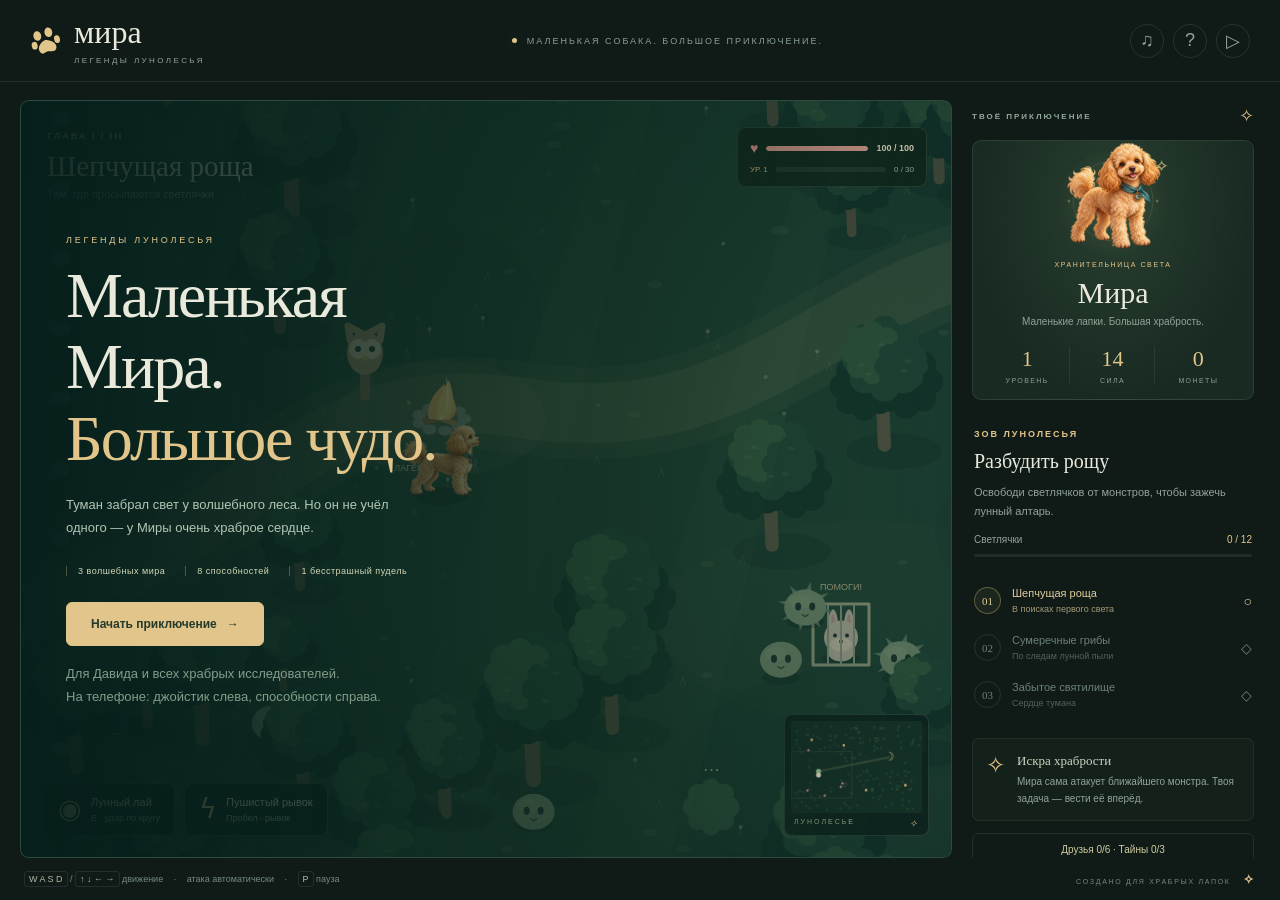
==== mira/index.html @ df534183 "Add Mira Moonwood browser game with mobile controls" ====
<!doctype html>
<html lang="ru">
<head>
<meta charset="UTF-8"><meta name="viewport" content="width=device-width,initial-scale=1,viewport-fit=cover">
<meta name="theme-color" content="#101c19"><meta name="description" content="Маленькая собака. Большое приключение. Помогите той-пуделю Мире вернуть свет в Лунолесье.">
<meta name="apple-mobile-web-app-capable" content="yes"><meta name="apple-mobile-web-app-status-bar-style" content="black-translucent"><meta name="apple-mobile-web-app-title" content="Мира"><link rel="icon" href="[data-uri]" type="image/svg+xml"><link rel="apple-touch-icon" href="[data-uri]">
<title>Мира — Хранительница Лунолесья</title>
<style>
:root{color-scheme:dark;--bg:#101b18;--panel:#15231f;--line:#ffffff12;--text:#e9eadb;--muted:#91a399;--gold:#e2c58a;--mint:#b6dfbf}*{box-sizing:border-box}body{margin:0;background:var(--bg);color:var(--text);font-family:Arial,Helvetica,sans-serif;font-size:14px;overflow:hidden}button,a{-webkit-tap-highlight-color:transparent}button{font:inherit;color:inherit;cursor:pointer}button:focus-visible,a:focus-visible,canvas:focus-visible{outline:2px solid var(--gold);outline-offset:3px}button:disabled{cursor:default;opacity:.5}.topbar{height:82px;display:flex;align-items:center;justify-content:space-between;padding:0 30px;border-bottom:1px solid var(--line);gap:20px}.brand{display:flex;align-items:center;gap:13px;text-decoration:none;color:var(--text)}.brand svg{width:31px;height:34px;fill:var(--gold);transform:rotate(-14deg)}.brand>span{font-family:Georgia,serif;font-size:32px;line-height:1}.brand-sub{display:block;font:8px Arial;letter-spacing:2.4px;margin-top:8px;color:var(--muted)}.chapter-label{font-size:9px;letter-spacing:2px;color:#8b9f93;display:flex;gap:10px;align-items:center}.status-dot{width:5px;height:5px;border-radius:50%;background:var(--gold);box-shadow:0 0 15px #e2c58a44}.top-actions{display:flex;gap:9px}.icon-btn{background:transparent;border:1px solid #ffffff19;border-radius:50%;width:34px;height:34px;font-size:18px;color:var(--muted)}.icon-btn:hover{color:var(--gold);border-color:#e2c58a88}.mobile-menu{display:none}main{display:grid;grid-template-columns:minmax(0,1fr) 288px;height:calc(100dvh - 124px);padding:18px 20px 0;gap:20px}.play-area{position:relative;min-height:0;overflow:hidden;border-radius:9px;border:1px solid #abc3a522;background:#16392f;isolation:isolate}#world{width:100%;height:100%;display:block;touch-action:none;outline:none}.location{position:absolute;left:26px;top:25px;pointer-events:none;text-shadow:0 2px 9px #09251c}.eyebrow{font-size:9px;letter-spacing:2px;color:var(--gold);font-weight:600}h1{font-family:Georgia,serif;font-weight:normal;font-size:29px;margin:8px 0 5px}.location p{color:#c6d8c5b0;font-size:11px;margin:0}.world-hud{position:absolute;right:24px;top:26px;width:190px;background:#10251bd9;backdrop-filter:blur(10px);border:1px solid #bdd5ae25;border-radius:9px;padding:12px}.healthline,.xp-row{display:flex;gap:8px;align-items:center}.healthline>span{color:#ed9e96;font-size:14px}.bar{height:5px;background:#ffffff13;border-radius:8px;overflow:hidden;flex:1}.bar i{height:100%;width:100%;display:block;background:#df9d90;border-radius:8px;transition:width .2s}.healthline b{font-size:9px;white-space:nowrap;color:#e4d7c3}.xp-row{margin-top:9px;font-size:8px;color:#98b7a3}.xp i{background:#b3c779;width:0}.quest i{background:var(--gold);width:0}.xp-row>span:first-child{color:var(--gold)}.bottom-hud{position:absolute;bottom:21px;left:22px;right:22px;display:flex;justify-content:space-between;align-items:flex-end;pointer-events:none;gap:10px}.abilities{display:flex;gap:9px;pointer-events:auto;align-items:center}.ability{display:flex;align-items:center;gap:9px;background:#0c241ee8;border:1px solid #a8c3a237;border-radius:9px;padding:11px 14px;text-align:left;box-shadow:0 5px 25px #031a1933;min-height:53px}.ability:hover{border-color:#e2c58a88}.ability-icon{color:var(--gold);font-size:27px;line-height:1}.ability strong{display:block;font-size:11px;font-weight:500}.ability small{display:block;font-size:9px;color:#a4b6a3;margin-top:5px}.interact-btn{display:none}.interact-btn.ready{display:flex}.minimap-wrap{width:145px;background:#0d211ed9;padding:6px;border:1px solid #9bb89e30;border-radius:8px}#minimap{width:100%;display:block;border-radius:3px}.minimap-wrap>span{font-size:7px;letter-spacing:2px;display:flex;justify-content:space-between;padding:5px 3px 0;color:#b0bc9a}.minimap-wrap i{font-size:10px;color:var(--gold)}aside{overflow:auto;scrollbar-width:thin;scrollbar-color:#365043 transparent;padding:5px 6px 0 0}.aside-heading{display:flex;justify-content:space-between;align-items:center;margin-bottom:13px}.aside-heading>.eyebrow{color:#92a99b;font-size:8px}.aside-heading>span:last-child{color:var(--gold);font-size:18px}.hero-card{position:relative;border:1px solid #accfa320;border-radius:9px;background:radial-gradient(ellipse at 50% 25%,#36523c88,transparent 70%),#192a22;text-align:center;padding:0 12px 15px}#portrait{display:block;width:150px;height:125px;margin:-5px auto -7px}.hero-tag{font-size:7px;color:var(--gold);letter-spacing:1.6px}.hero-card h2{font:30px Georgia;margin:6px 0}.hero-card p{font-size:10px;color:var(--muted);margin:0}.hero-stats{display:flex;justify-content:space-around;margin-top:19px}.hero-stats>div{width:33%;border-right:1px solid var(--line)}.hero-stats>div:last-child{border:0}.hero-stats b{display:block;font:22px Georgia;color:var(--gold)}.hero-stats span{display:block;font-size:7px;letter-spacing:1.4px;color:#8ba193;margin-top:5px}.quest-section{padding:24px 2px 0}.quest-section h3{font:20px Georgia;margin:10px 0}.quest-section p{font-size:11px;line-height:1.7;color:var(--muted);margin:0 0 14px}.quest-progress{display:flex;justify-content:space-between;font-size:10px;color:var(--muted);margin:0 0 9px}.quest-progress b{font-weight:normal;color:var(--gold)}.quest{height:3px}.quest-steps{list-style:none;padding:0;margin:20px 0}.quest-steps li{display:flex;align-items:center;gap:11px;padding:10px 0;color:#6b8174}.quest-steps li>span{font:11px Georgia;border:1px solid #75947f33;width:27px;height:27px;display:grid;place-items:center;border-radius:50%}.quest-steps li>div{font-size:11px;flex:1}.quest-steps small{display:block;font-size:9px;opacity:.7;margin-top:5px}.quest-steps b{font-size:14px;font-weight:normal}.quest-steps .active{color:#e1ce9d}.quest-steps .active>span{border-color:#d1b77660;background:#d1b77612}.quest-steps .done{color:#a5cda7}.blessing{display:flex;gap:12px;background:#a2c98b08;border:1px solid #a2c98b17;padding:13px;border-radius:7px}.blessing>span{color:var(--gold);font-size:23px}.blessing strong{font:13px Georgia;color:#cbd5bf}.blessing p{font-size:10px;color:var(--muted);line-height:1.65;margin:5px 0 0}.journal-button{width:100%;display:flex;justify-content:space-between;background:transparent;border:0;border-bottom:1px solid var(--line);padding:18px 2px;color:#c3ccb7;font-size:11px}.journal-button span{color:var(--gold)}.save-status{font-size:8px;color:#718477;margin:13px 0 18px;text-align:center}footer{height:42px;display:flex;align-items:center;justify-content:space-between;padding:0 24px;font-size:9px;color:#738a7a}footer i{padding:0 8px;font-style:normal}footer>span:last-child{font-size:7px;letter-spacing:1.7px}footer b{color:var(--gold);font-size:13px;padding-left:9px}kbd{font:9px Arial;color:#b2b9a5;border:1px solid #ffffff15;padding:2px 4px;border-radius:3px}.overlay{position:absolute;inset:0;display:flex;align-items:center;justify-content:center;background:#071d1866;backdrop-filter:blur(4px);z-index:5;padding:25px;overflow:auto}.overlay.intro{justify-content:flex-start;background:linear-gradient(90deg,#061e1bef,#0c241b99 65%,#0c241b11);backdrop-filter:none;padding:45px}.dialog{max-width:580px;width:100%;padding:30px;border:1px solid #d9d0a12c;background:#152820f5;border-radius:16px;box-shadow:0 25px 90px #061e1977;text-align:center}.intro .dialog{text-align:left;background:none;border:0;box-shadow:none;padding:0;max-width:450px}.dialog .overline{font-size:9px;letter-spacing:2.8px;color:var(--gold)}.dialog h2{font:36px/1.12 Georgia;margin:14px 0 18px}.intro .dialog h2{font-size:64px;letter-spacing:-2px}.dialog h2 em{font-style:normal;color:var(--gold)}.dialog p{color:#b2c5b5;font-size:13px;line-height:1.8;margin:12px 0 20px}.intro .dialog p{max-width:340px;font-size:13px}.dialog .intro-meta{display:flex;gap:20px;font-size:9px;letter-spacing:.5px;color:#d3d7b7;margin:26px 0}.intro-meta span{border-left:1px solid #c9bf8055;padding-left:11px}.btn{border:1px solid var(--gold);background:var(--gold);color:#24392a;padding:14px 24px;border-radius:6px;font-size:12px;font-weight:bold;transition:background .2s,transform .2s}.btn:hover{background:#f2dba7;transform:translateY(-1px)}.btn.secondary{background:transparent;color:#c9d5bd;border-color:#bdcda744;margin-left:8px;font-weight:normal}.btn.secondary:hover{background:#b5c99f15}.dialog .hint{font-size:10px;color:#829e8b;margin-top:16px}.choices{display:grid;grid-template-columns:repeat(3,1fr);gap:12px;margin:25px 0 8px}.choice{border:1px solid #a7be8e35;background:#1e382b;border-radius:10px;padding:23px 12px 18px;min-height:165px;transition:transform .15s,border-color .15s}.choice:hover{transform:translateY(-4px);border-color:var(--gold)}.choice>span{font-size:30px;color:var(--gold);display:block;margin-bottom:15px}.choice strong{font:17px Georgia;display:block}.choice small{font-size:11px;line-height:1.6;color:#a6b9a8;display:block;margin-top:10px}.toast{position:absolute;top:120px;left:50%;transform:translate(-50%,-12px);opacity:0;pointer-events:none;transition:opacity .3s,transform .3s;background:#12291fea;border:1px solid #c6d69a40;border-radius:30px;padding:12px 21px;font-size:12px;color:#e4d7af;text-align:center;max-width:90%;width:max-content;z-index:3}.toast.show{opacity:1;transform:translate(-50%,0)}.interact{position:absolute;bottom:100px;left:50%;transform:translateX(-50%);background:#15291fea;border:1px solid #dbcd9a55;border-radius:6px;padding:10px 14px;font-size:11px;color:#e8d5a6;white-space:nowrap;pointer-events:none}.boss-hud{position:absolute;top:112px;left:50%;transform:translateX(-50%);width:290px;text-align:center;font:16px Georgia;text-shadow:0 2px 6px #152b26}.boss-hud .bar{margin-top:8px;height:6px;background:#15221ccc}.boss-hud .bar i{background:#ca89ac}.chapter-flash{position:absolute;inset:0;pointer-events:none;background:#dce9bb;opacity:0;transition:opacity .8s;z-index:7}.hidden{display:none!important}.stats-table{display:grid;grid-template-columns:1fr 1fr;gap:10px;margin:20px 0}.stat-tile{background:#ffffff06;padding:14px;border:1px solid #ffffff0b;border-radius:8px;text-align:left}.stat-tile span{display:block;color:#91a995;font-size:10px;margin-bottom:6px}.stat-tile b{font:20px Georgia;color:#e2c58a}.shop-grid{display:grid;grid-template-columns:1fr 1fr;gap:10px;margin:20px 0}.shop-grid button{background:#233c2d;border:1px solid #b2c79433;border-radius:8px;text-align:left;padding:15px;font-size:12px}.shop-grid small{display:block;color:#a4bca6;font-size:10px;margin-top:8px}.shop-grid b{display:block;color:var(--gold);font-size:12px;margin-top:10px}.control-list{text-align:left;color:#becbbb;line-height:2;font-size:12px;margin:18px auto;max-width:400px}.control-list b{color:#e2c58a}.dialog-buttons{display:flex;justify-content:center;gap:8px;flex-wrap:wrap}.intro .dialog-buttons{justify-content:flex-start}.dialog-buttons .secondary{margin:0}#joystick{display:none;position:absolute;bottom:28px;left:22px;width:110px;height:110px;border:1px solid #e4e8c94d;border-radius:50%;background:#c6e5bd0d;touch-action:none;z-index:2}#stick{position:absolute;top:32px;left:32px;width:44px;height:44px;background:#cfdbb477;border:1px solid #e3e7c788;border-radius:50%;pointer-events:none}@media(max-height:800px) and (min-width:901px){#portrait{height:94px;width:113px}.hero-card h2{font-size:25px}.hero-stats{margin-top:12px}.quest-section{padding-top:18px}.quest-steps{margin:12px 0}.quest-steps li{padding:7px 0}.blessing{padding:10px}.hero-card{padding-bottom:13px}.journal-button{padding:14px 2px}.intro .dialog h2{font-size:54px}}@media(max-width:1150px){main{grid-template-columns:minmax(0,1fr) 250px;gap:14px;padding-left:14px;padding-right:14px}.chapter-label{font-size:8px;letter-spacing:1px}.ability{padding:10px}.ability strong{font-size:10px}.minimap-wrap{width:110px}.location{left:20px}.world-hud{width:160px;right:18px}.bottom-hud{left:17px;right:17px}.interact-btn.ready{display:none}}@media(max-width:900px){.topbar{height:67px;padding:0 18px}.chapter-label{display:none}main{display:block;padding:10px;height:calc(100dvh - 99px)}.play-area{height:100%}aside{position:absolute;right:10px;top:77px;bottom:32px;width:280px;z-index:9;background:#14251ff7;backdrop-filter:blur(12px);padding:20px;border:1px solid #bdcfa433;border-radius:9px;display:none}aside.open{display:block}.mobile-menu{display:block}footer{height:32px;padding:0 15px}footer>span:last-child{display:none}.intro .dialog h2{font-size:56px}.world-hud{width:160px}.location h1{font-size:24px}.intro .dialog{max-width:420px}.interact-btn.ready{display:flex}}@media(pointer:coarse){#joystick{display:block}.bottom-hud{left:auto;right:18px;bottom:24px}.minimap-wrap{position:absolute;bottom:85px;right:0;width:100px}.ability{width:61px;height:61px;justify-content:center;padding:5px;position:relative;border-radius:50%}.ability-icon{font-size:30px}.ability>span:last-child{position:absolute;top:65px;white-space:nowrap;text-align:center}.ability strong{display:none}.ability small{font-size:8px;margin:0}.interact{bottom:165px}.interact-btn.ready{display:flex}footer>span{font-size:8px}footer kbd{font-size:7px}}@media(max-width:560px){.topbar{height:63px;padding:0 13px}.brand>span{font-size:27px}.brand-sub{font-size:6px;letter-spacing:1.6px}.brand svg{width:25px}.top-actions{gap:6px}.icon-btn{height:31px;width:31px}main{padding:6px;height:calc(100dvh - 87px)}footer{height:24px;font-size:8px}.location{left:16px;top:19px}.location h1{font-size:23px;max-width:210px}.location p{font-size:9px;max-width:180px}.eyebrow{font-size:8px}.world-hud{right:12px;top:104px;width:151px;padding:9px}.overlay{padding:16px}.overlay.intro{padding:28px;background:linear-gradient(90deg,#061e1bf2,#0c241ba1)}.intro .dialog h2{font-size:49px}.intro .dialog p{font-size:12px}.dialog{padding:24px 17px;max-height:100%;overflow:auto}.dialog h2{font-size:29px}.dialog p{font-size:12px}.choices{gap:7px}.choice{min-height:165px;padding:17px 7px}.choice strong{font-size:15px}.choice small{font-size:10px}.toast{top:168px;font-size:10px;padding:10px 14px}.boss-hud{top:163px;width:230px}.boss-hud~.toast{top:208px}.btn{padding:13px 19px}.intro-meta{gap:12px!important;font-size:8px!important}.interact{font-size:10px;max-width:90%;white-space:normal;text-align:center}.blessing p{font-size:11px}}

body{padding-top:env(safe-area-inset-top);padding-bottom:env(safe-area-inset-bottom);overscroll-behavior:none;-webkit-user-select:none;user-select:none}button{touch-action:manipulation}main{height:calc(100dvh - 124px - env(safe-area-inset-top) - env(safe-area-inset-bottom))}.touch-help{display:none}@media(max-width:900px){main{height:calc(100dvh - 99px - env(safe-area-inset-top) - env(safe-area-inset-bottom))}}@media(max-width:560px){main{height:calc(100dvh - 87px - env(safe-area-inset-top) - env(safe-area-inset-bottom))}}@media(pointer:coarse){.desktop-help{display:none}.touch-help{display:block;font-size:8px;letter-spacing:0}}

.adventure-progress{color:#cfcc9f;font-size:10px;text-align:center;border:1px solid #b5caa01c;border-radius:6px;padding:10px;margin-top:12px}.choices .choice small{font-size:10px}.choices .choice{padding-left:10px;padding-right:10px}
</style>
</head>
<body>
<header class="topbar"><a class="brand" href="#" aria-label="Мира — начало"><svg viewBox="0 0 32 32" aria-hidden="true"><ellipse cx="9" cy="9" rx="4" ry="5"/><ellipse cx="21" cy="8" rx="4" ry="5"/><ellipse cx="4" cy="18" rx="3" ry="4"/><ellipse cx="28" cy="17" rx="3" ry="4"/><path d="M8 26C5 21 12 15 16 15s12 6 9 11c-2 4-6 1-9 1s-6 3-8-1"/></svg><span>мира<span class="brand-sub">ЛЕГЕНДЫ ЛУНОЛЕСЬЯ</span></span></a><div class="chapter-label"><span class="status-dot"></span> МАЛЕНЬКАЯ СОБАКА. БОЛЬШОЕ ПРИКЛЮЧЕНИЕ.</div><div class="top-actions"><button id="sound" class="icon-btn" aria-label="Включить звук" title="Звук">♫</button><button id="help" class="icon-btn" aria-label="Как играть" title="Как играть">?</button><button id="pause" class="icon-btn" aria-label="Пауза" title="Пауза (P)">Ⅱ</button><button id="journalToggle" class="icon-btn mobile-menu" aria-label="Дневник героя">☰</button></div></header>
<main><section class="play-area" aria-label="Игровой мир"><canvas id="world" tabindex="0" aria-label="Мира в волшебном лесу. Передвижение WASD или стрелками; пробел — рывок; E — волшебный лай; F — взаимодействие."></canvas>
<div class="location"><span class="eyebrow" id="chapterNumber">ГЛАВА I / III</span><h1 id="place">Шепчущая роща</h1><p id="placeDesc">Там, где просыпаются светлячки</p></div>
<div class="world-hud"><div class="healthline"><span>♥</span><div class="bar"><i id="hpBar"></i></div><b id="hpText">100 / 100</b></div><div class="xp-row"><span id="levelBadge">УР. 1</span><div class="bar xp"><i id="xpBar"></i></div><span id="xpText">0 / 30</span></div></div>
<div id="bossHud" class="boss-hud hidden"><span id="bossName">Хранитель</span><div class="bar"><i id="bossBar"></i></div></div>
<div id="toast" class="toast" role="status"></div><div id="interactHint" class="interact hidden"></div>
<div class="bottom-hud"><div class="abilities"><button id="bark" class="ability" title="Волшебный лай (E)"><span class="ability-icon">◉</span><span><strong>Лунный лай</strong><small id="barkCd">E · удар по кругу</small></span></button><button id="dash" class="ability" title="Рывок (пробел)"><span class="ability-icon">ϟ</span><span><strong>Пушистый рывок</strong><small id="dashCd">Пробел · уклонение</small></span></button><button id="interactBtn" class="ability interact-btn" title="Взаимодействие (F)"><span class="ability-icon">✦</span><span><strong>Действие</strong><small>F · рядом с объектом</small></span></button></div><div class="minimap-wrap"><canvas id="minimap" width="160" height="112" aria-label="Карта: Мира — белая точка, святилище — луна, лагерь — зелёная точка, сундуки — золотые точки"></canvas><span>ЛУНОЛЕСЬЕ <i>✧</i></span></div></div>
<div id="joystick" aria-label="Сенсорный джойстик"><div id="stick"></div></div>
<div id="overlay" class="overlay"><div id="dialog" class="dialog"></div></div>
<div id="chapterFlash" class="chapter-flash"></div>
</section><aside id="journal"><div class="aside-heading"><span class="eyebrow">ТВОЁ ПРИКЛЮЧЕНИЕ</span><span>✧</span></div><div class="hero-card"><canvas id="portrait" width="180" height="150" aria-label="Той-пудель Мира"></canvas><span class="hero-tag">ХРАНИТЕЛЬНИЦА СВЕТА</span><h2>Мира</h2><p>Маленькие лапки. Большая храбрость.</p><div class="hero-stats"><div><b id="statLevel">1</b><span>УРОВЕНЬ</span></div><div><b id="statPower">14</b><span>СИЛА</span></div><div><b id="statCoins">0</b><span>МОНЕТЫ</span></div></div></div>
<div class="quest-section"><span class="eyebrow">ЗОВ ЛУНОЛЕСЬЯ</span><h3 id="questTitle">Разбудить рощу</h3><p id="questDesc">Освободи светлячков от монстров, чтобы зажечь лунный алтарь.</p><div class="quest-progress"><span>Светлячки</span><b id="questCount">0 / 12</b></div><div class="bar quest"><i id="questBar"></i></div><ol class="quest-steps"><li id="step0" class="active"><span>01</span><div>Шепчущая роща<small>В поисках первого света</small></div><b>○</b></li><li id="step1"><span>02</span><div>Сумеречные грибы<small>По следам лунной пыли</small></div><b>◇</b></li><li id="step2"><span>03</span><div>Забытое святилище<small>Сердце тумана</small></div><b>◇</b></li></ol></div>
<div class="blessing"><span>✧</span><div><strong id="blessTitle">Искра храбрости</strong><p id="blessDesc">Мира сама атакует ближайшего монстра. Твоя задача — вести её вперёд.</p></div></div><div class="adventure-progress" id="adventureProgress">Друзья 0/6 · Тайны 0/3</div><button class="journal-button" id="upgradeList">Способности Миры <span>↗</span></button><div class="save-status" id="saveStatus">Прогресс сохраняется на этом устройстве</div></aside></main>
<footer><span class="desktop-help"><kbd>W A S D</kbd> / <kbd>↑ ↓ ← →</kbd> движение <i>·</i> атака автоматически <i>·</i> <kbd>P</kbd> пауза</span><span class="touch-help">Джойстик — движение · ◉ — лай · ϟ — рывок · ✦ — действие</span><span>СОЗДАНО ДЛЯ ХРАБРЫХ ЛАПОК <b>✧</b></span></footer>
<script>'use strict';
const $=id=>document.getElementById(id),canvas=$('world'),ctx=canvas.getContext('2d'),mini=$('minimap').getContext('2d');
const MIRA_ART_SOURCE='[data-uri]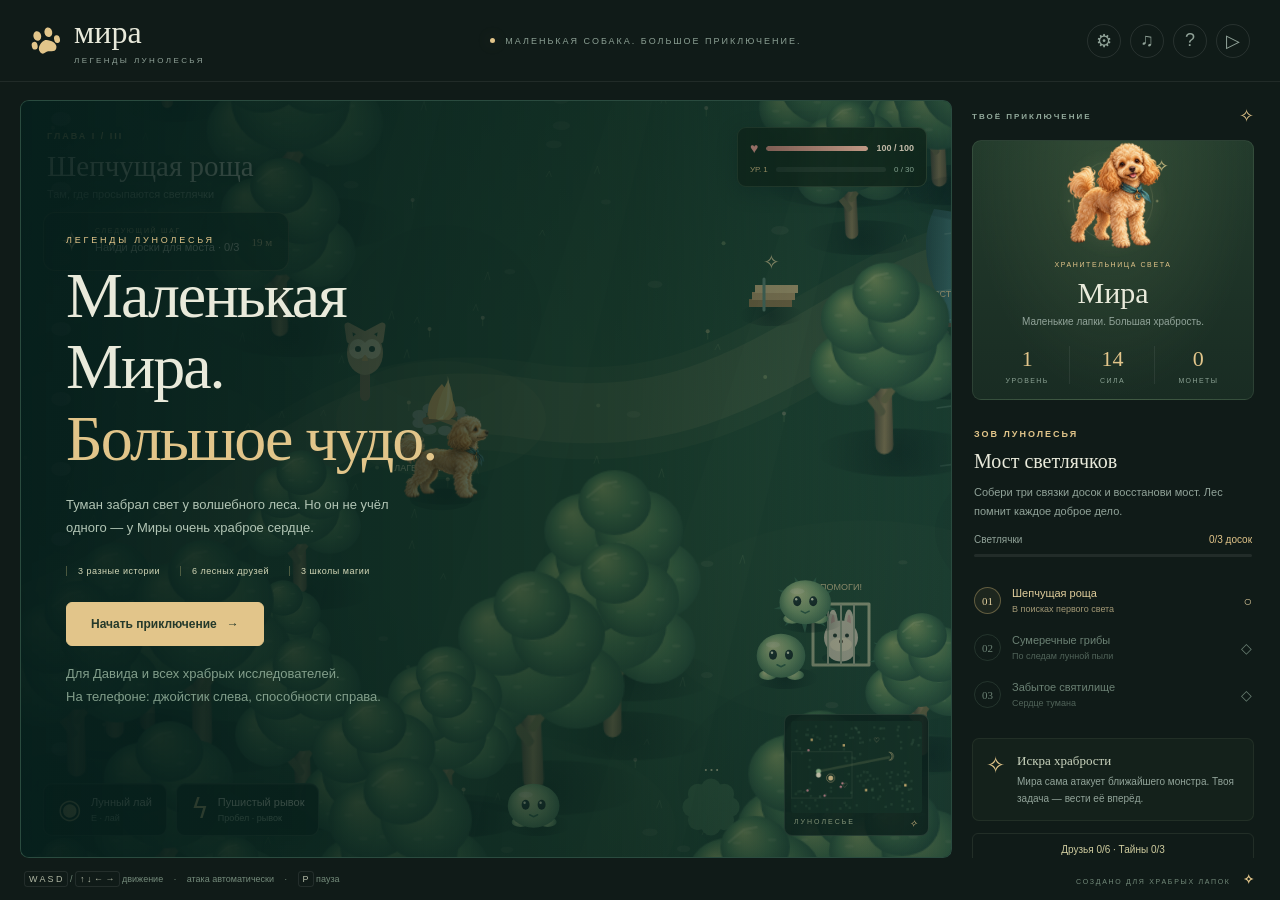
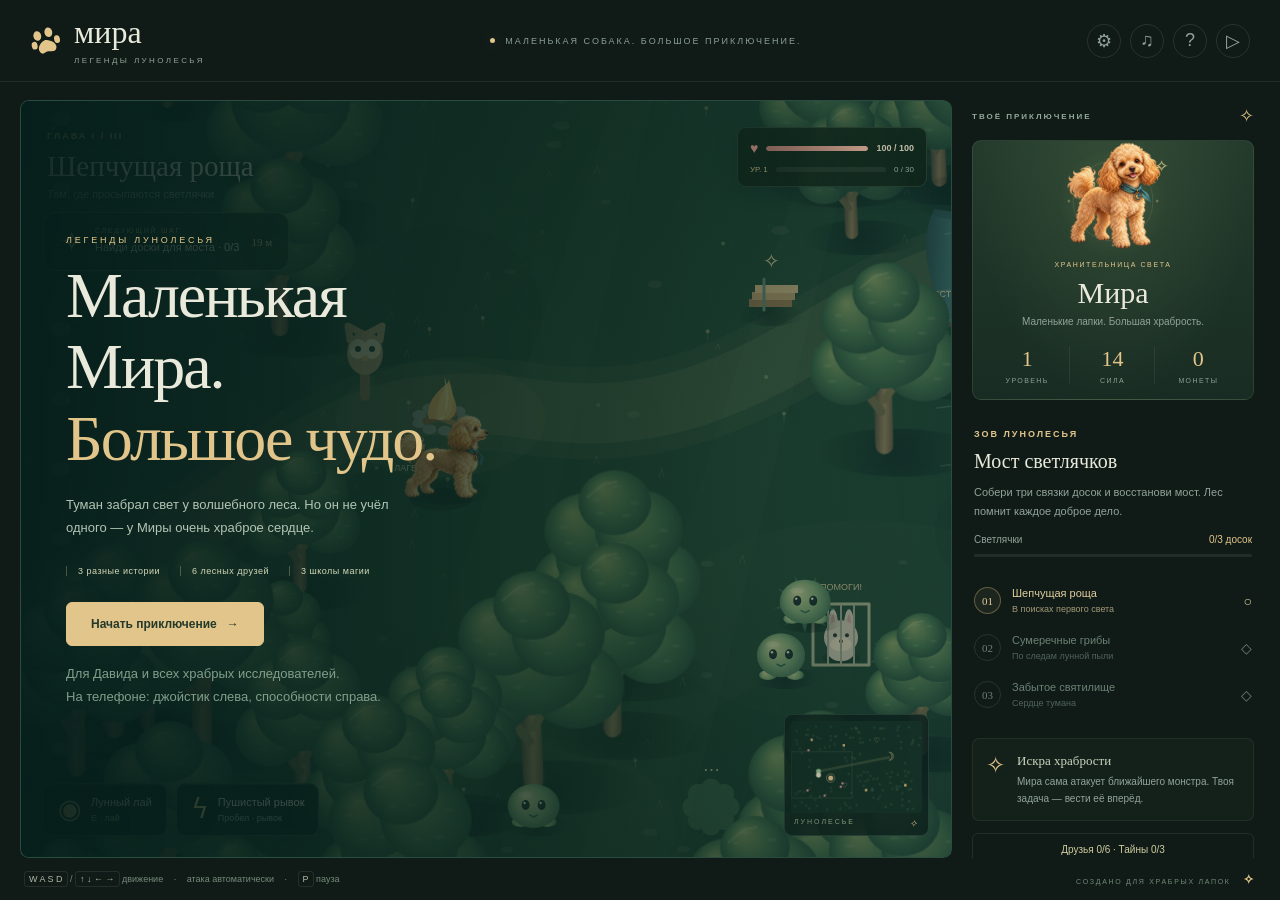
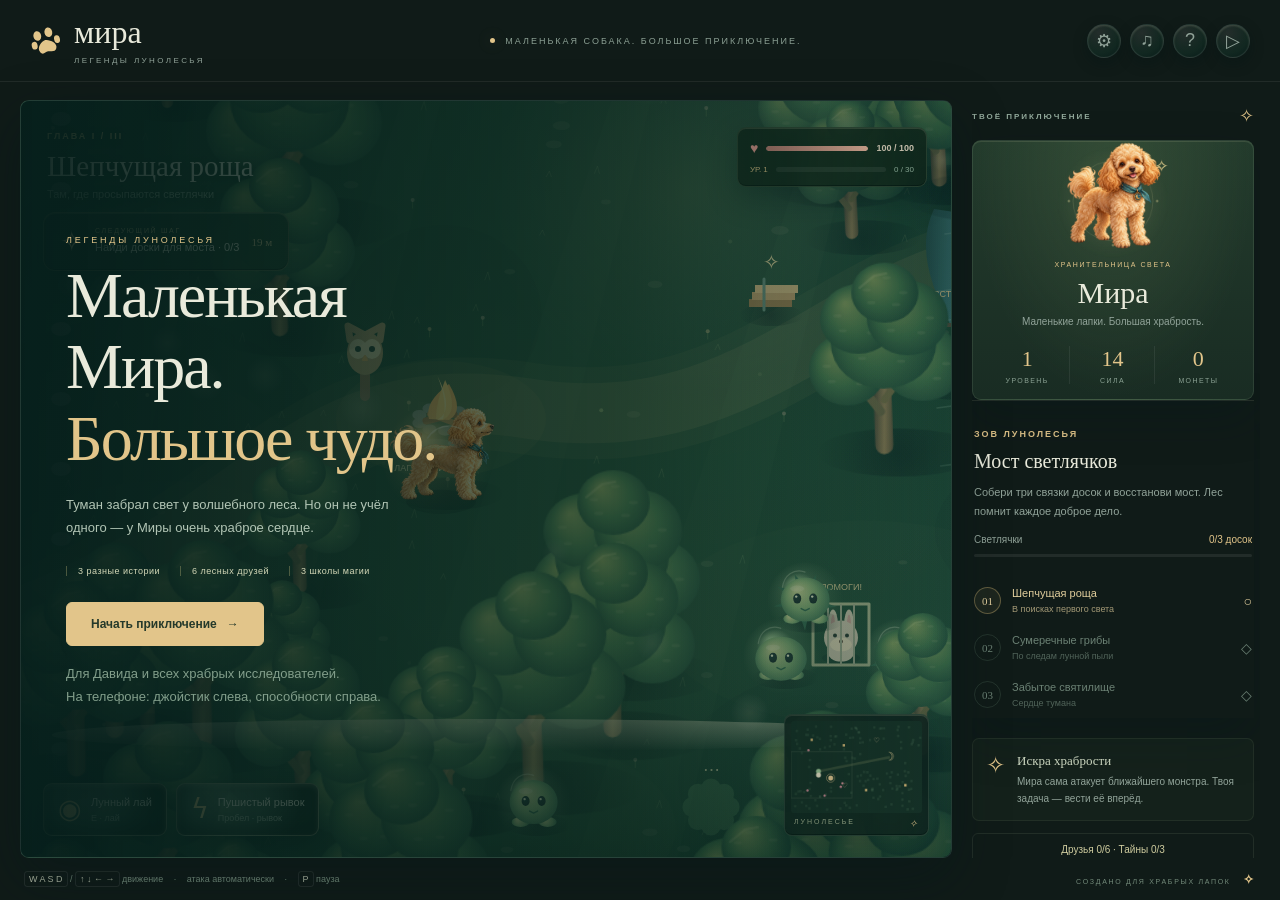
